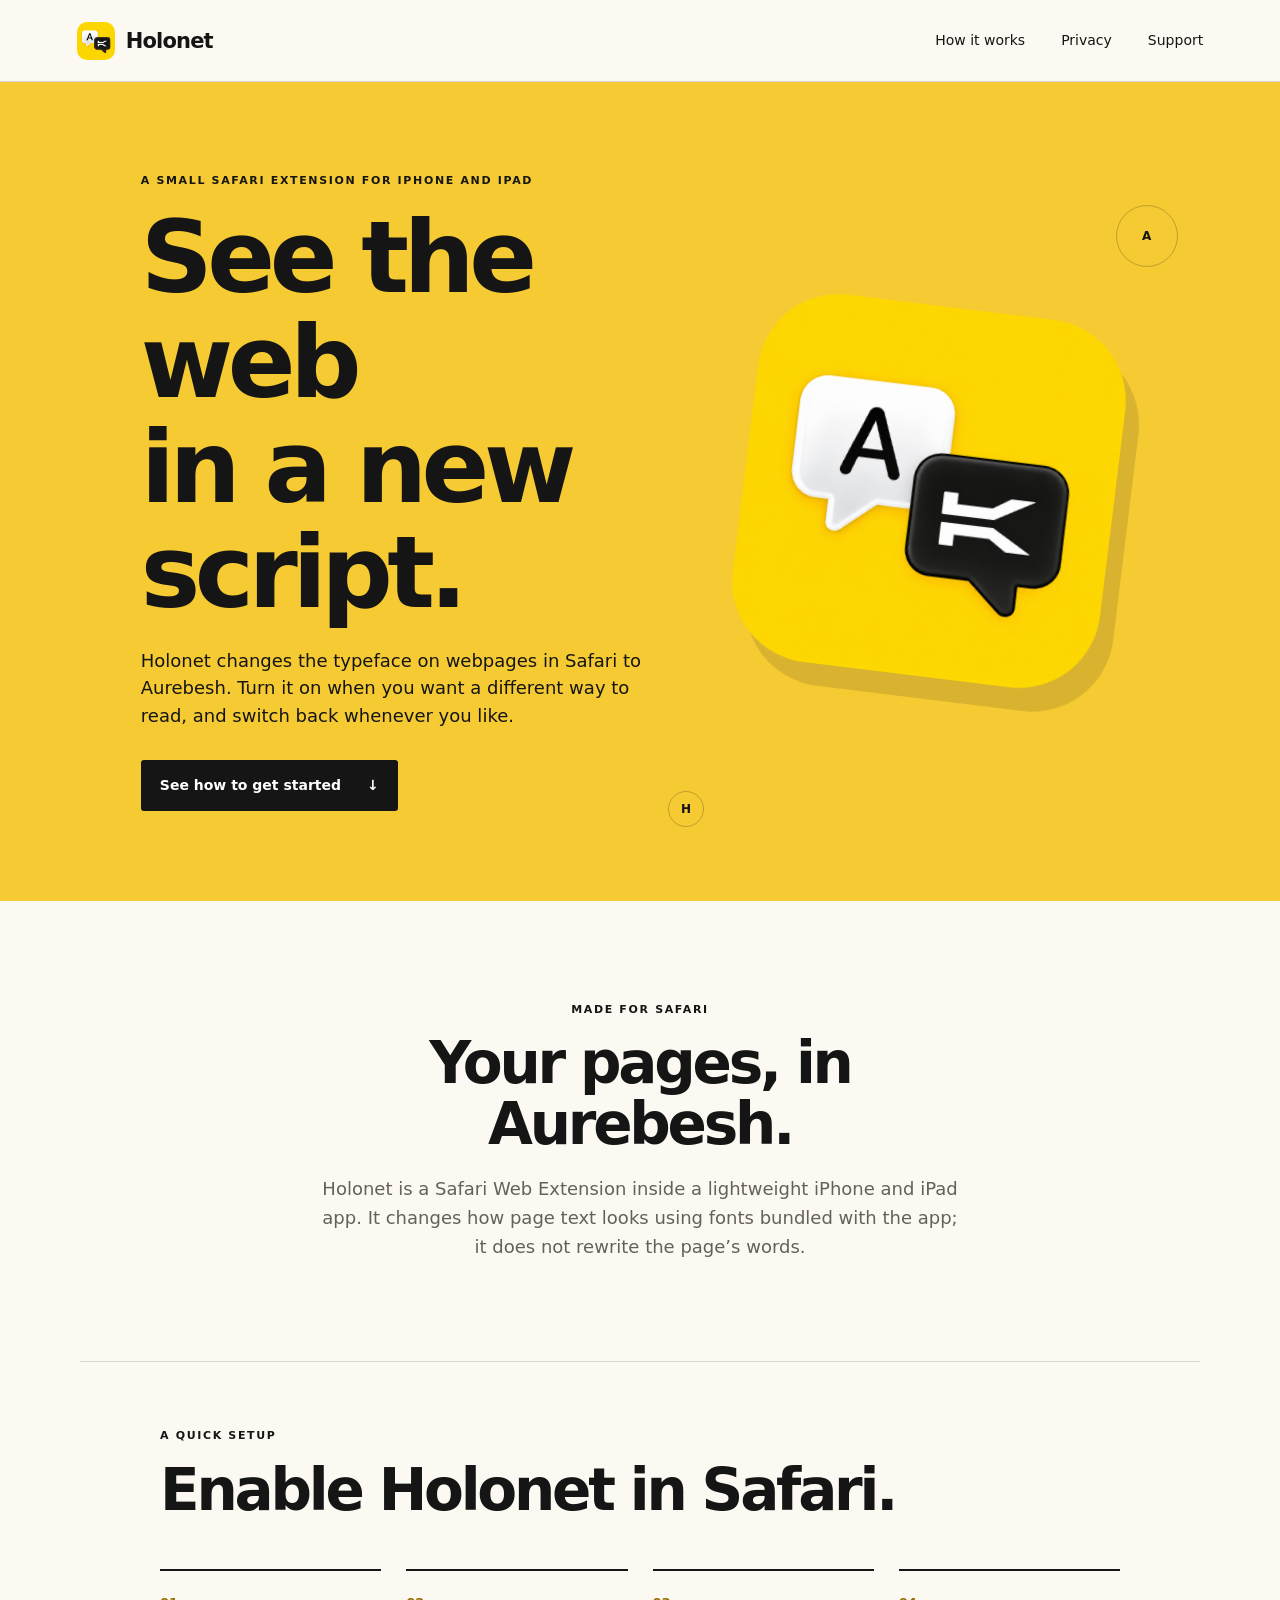
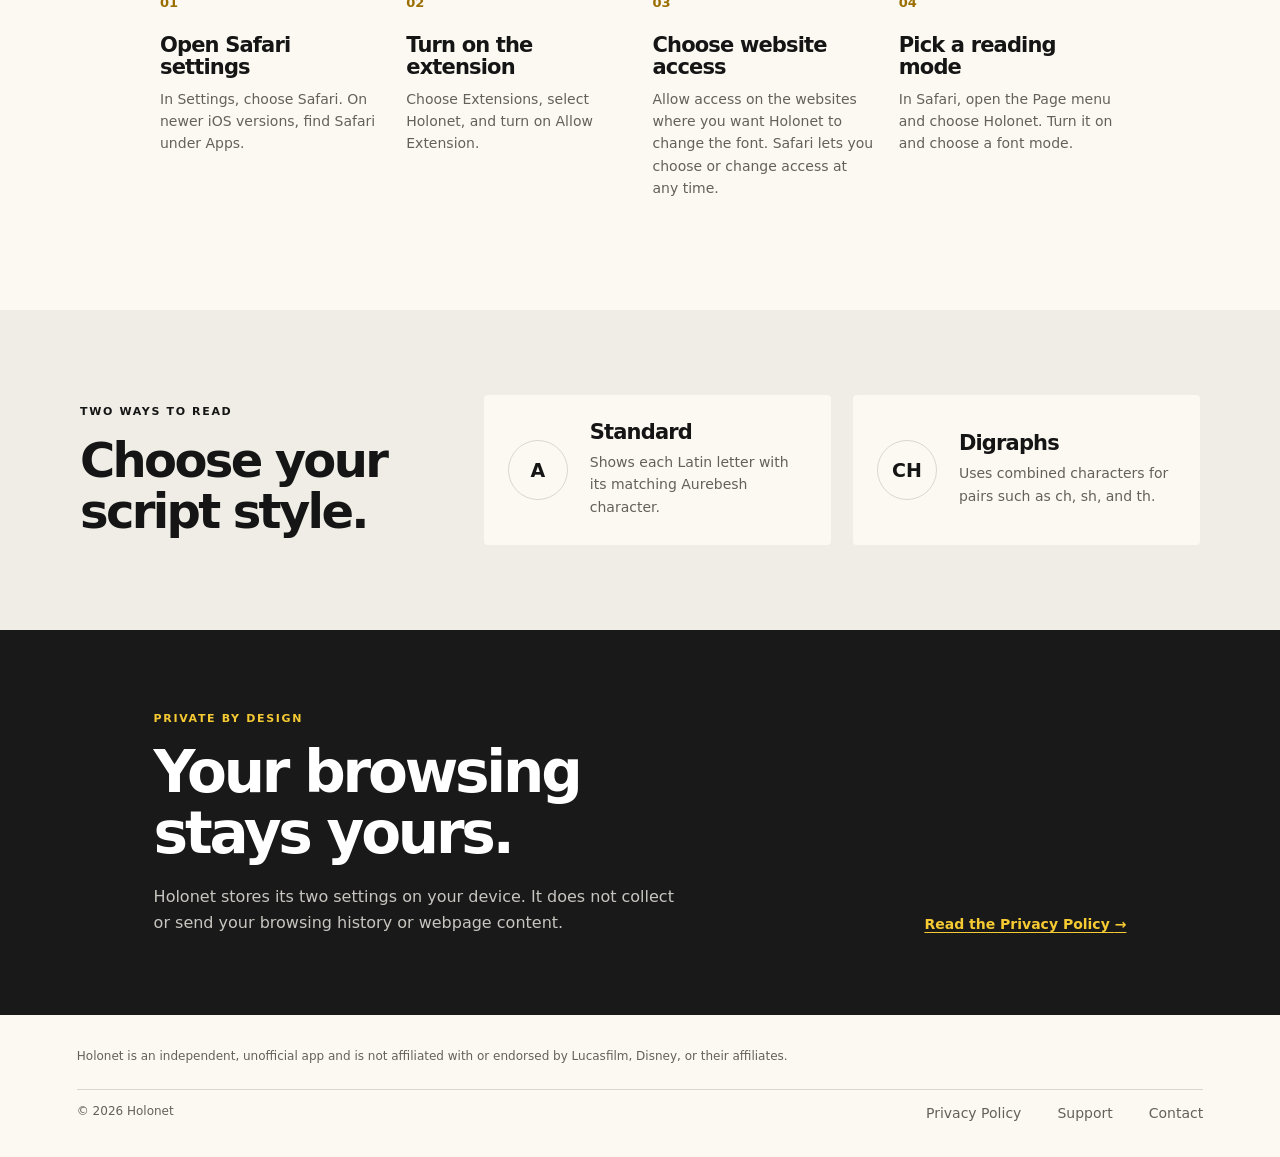
==== index.html @ 7113106b "Add Holonet support and privacy site" ====
<!doctype html>
<html lang="en">
<head>
  <meta charset="utf-8">
  <meta name="viewport" content="width=device-width, initial-scale=1">
  <meta name="theme-color" content="#f6ca32">
  <meta name="description" content="Read webpages in Aurebesh with Holonet, a private Safari extension for iPhone and iPad.">
  <title>Holonet — Aurebesh for Safari</title>
  <link rel="icon" href="assets/holonet-icon.png" type="image/png">
  <link rel="stylesheet" href="style.css">
</head>
<body>
  <header class="site-header">
    <a class="brand" href="./" aria-label="Holonet home"><img src="assets/holonet-icon.png" alt=""><span>Holonet</span></a>
    <nav aria-label="Main navigation"><a href="#how-it-works">How it works</a><a href="privacy.html">Privacy</a><a href="support.html">Support</a></nav>
  </header>

  <main>
    <section class="hero">
      <div class="hero-copy">
        <p class="eyebrow">A small Safari extension for iPhone and iPad</p>
        <h1>See the web<br>in a new script.</h1>
        <p class="lede">Holonet changes the typeface on webpages in Safari to Aurebesh. Turn it on when you want a different way to read, and switch back whenever you like.</p>
        <a class="button" href="#how-it-works">See how to get started <span aria-hidden="true">↓</span></a>
      </div>
      <div class="hero-art" aria-label="Holonet app icon artwork" role="img"><img src="assets/holonet-icon.png" alt=""></div>
      <div class="orbit orbit-one" aria-hidden="true">A</div><div class="orbit orbit-two" aria-hidden="true">H</div>
    </section>

    <section class="intro section-wrap" id="how-it-works">
      <p class="eyebrow">Made for Safari</p>
      <h2>Your pages, in Aurebesh.</h2>
      <p>Holonet is a Safari Web Extension inside a lightweight iPhone and iPad app. It changes how page text looks using fonts bundled with the app; it does not rewrite the page’s words.</p>
    </section>

    <section class="steps section-wrap" aria-labelledby="setup-heading">
      <div class="section-heading"><p class="eyebrow">A quick setup</p><h2 id="setup-heading">Enable Holonet in Safari.</h2></div>
      <ol class="step-grid">
        <li><span class="step-number">01</span><h3>Open Safari settings</h3><p>In Settings, choose Safari. On newer iOS versions, find Safari under Apps.</p></li>
        <li><span class="step-number">02</span><h3>Turn on the extension</h3><p>Choose Extensions, select Holonet, and turn on Allow Extension.</p></li>
        <li><span class="step-number">03</span><h3>Choose website access</h3><p>Allow access on the websites where you want Holonet to change the font. Safari lets you choose or change access at any time.</p></li>
        <li><span class="step-number">04</span><h3>Pick a reading mode</h3><p>In Safari, open the Page menu and choose Holonet. Turn it on and choose a font mode.</p></li>
      </ol>
    </section>

    <section class="modes section-wrap">
      <div><p class="eyebrow">Two ways to read</p><h2>Choose your script style.</h2></div>
      <div class="mode-card"><span class="mode-mark">A</span><div><h3>Standard</h3><p>Shows each Latin letter with its matching Aurebesh character.</p></div></div>
      <div class="mode-card"><span class="mode-mark">CH</span><div><h3>Digraphs</h3><p>Uses combined characters for pairs such as ch, sh, and th.</p></div></div>
    </section>

    <section class="privacy-callout">
      <div><p class="eyebrow">Private by design</p><h2>Your browsing stays yours.</h2><p>Holonet stores its two settings on your device. It does not collect or send your browsing history or webpage content.</p></div>
      <a class="text-link" href="privacy.html">Read the Privacy Policy <span aria-hidden="true">→</span></a>
    </section>
  </main>

  <footer class="site-footer">
    <p class="disclaimer">Holonet is an independent, unofficial app and is not affiliated with or endorsed by Lucasfilm, Disney, or their affiliates.</p>
    <div><span>© 2026 Holonet</span><nav aria-label="Footer navigation"><a href="privacy.html">Privacy Policy</a><a href="support.html">Support</a><a href="mailto:zacharyfarnes@gmail.com">Contact</a></nav></div>
  </footer>
</body>
</html>
---- style.css ----
:root{color-scheme:light;--ink:#151515;--muted:#64615a;--paper:#fbf9f2;--yellow:#f6ca32;--orange:#ec982d;--line:rgba(21,21,21,.15);font-family:ui-sans-serif,system-ui,-apple-system,BlinkMacSystemFont,"Segoe UI",sans-serif;font-synthesis:none;text-rendering:optimizeLegibility}
*{box-sizing:border-box}
html{scroll-behavior:smooth}
body{margin:0;background:var(--paper);color:var(--ink);line-height:1.6}
a{color:inherit;text-underline-offset:3px}
a:hover{text-decoration-thickness:2px}
.site-header{height:82px;padding:0 clamp(22px,6vw,90px);display:flex;align-items:center;justify-content:space-between;border-bottom:1px solid var(--line);background:var(--paper)}
.brand{display:flex;align-items:center;gap:11px;text-decoration:none;font:700 21px ui-sans-serif,system-ui,sans-serif;letter-spacing:-.04em}
.brand img{width:38px;height:38px;border-radius:10px}
.site-header nav,.site-footer nav{display:flex;gap:clamp(16px,3vw,36px);align-items:center}
.site-header nav a,.site-footer nav a{font-size:14px;text-decoration:none}
.hero{min-height:590px;position:relative;overflow:hidden;background:var(--yellow);padding:90px clamp(22px,11vw,160px);display:flex;align-items:center}
.hero-copy{max-width:600px;position:relative;z-index:2}
.eyebrow{text-transform:uppercase;letter-spacing:.15em;font-size:11px;font-weight:700;margin:0 0 15px}
h1,h2,h3,p{margin-top:0}
h1,h2,h3{font-family:ui-sans-serif,system-ui,-apple-system,BlinkMacSystemFont,"Segoe UI",sans-serif;letter-spacing:-.055em;line-height:1.05}
.hero h1{font-size:clamp(56px,8vw,100px);margin:0 0 22px}
.lede{max-width:510px;font-size:18px;line-height:1.55;margin-bottom:30px}
.button{display:inline-flex;gap:26px;padding:14px 19px;background:var(--ink);color:white;text-decoration:none;font-size:14px;font-weight:600;border-radius:3px}
.hero-art{position:absolute;width:min(34vw,370px);right:13%;top:50%;transform:translateY(-50%) rotate(7deg);z-index:1;filter:drop-shadow(16px 22px 0 rgba(21,21,21,.13))}
.hero-art img{display:block;width:100%;border-radius:22%}
.orbit{position:absolute;border:1px solid rgba(21,21,21,.24);border-radius:50%;display:grid;place-items:center;font:600 12px ui-sans-serif,system-ui,sans-serif}
.orbit-one{width:62px;height:62px;right:8%;top:15%}.orbit-two{width:36px;height:36px;right:45%;bottom:9%}
.section-wrap{max-width:1120px;margin:0 auto;padding-left:clamp(22px,7vw,80px);padding-right:clamp(22px,7vw,80px)}
.intro{text-align:center;padding-top:100px;padding-bottom:100px;max-width:850px}
.intro h2,.section-heading h2,.modes h2,.privacy-callout h2{font-size:clamp(38px,5vw,58px);margin:0 0 20px}
.intro>p:last-child{font-size:18px;color:var(--muted);max-width:650px;margin:0 auto}
.steps{padding-top:65px;padding-bottom:110px;border-top:1px solid var(--line)}
.section-heading{margin-bottom:48px}.section-heading h2{margin-bottom:0}
.step-grid{list-style:none;margin:0;padding:0;display:grid;grid-template-columns:repeat(4,1fr);gap:25px}
.step-grid li{border-top:2px solid var(--ink);padding-top:18px}
.step-number{font:600 13px ui-sans-serif,system-ui,sans-serif;color:#9a6e00}
.step-grid h3,.mode-card h3{font-size:21px;margin:19px 0 10px;letter-spacing:-.04em}
.step-grid p,.mode-card p{font-size:14px;color:var(--muted);margin:0}
.modes{max-width:none;background:#efede5;padding-top:85px;padding-bottom:85px;display:grid;grid-template-columns:1.1fr 1fr 1fr;gap:22px;align-items:center}
.modes>div:first-child{max-width:330px}.modes h2{font-size:clamp(34px,4vw,48px);margin:0}
.mode-card{min-height:150px;padding:24px;background:var(--paper);display:flex;align-items:center;gap:22px;border-radius:4px}
.mode-mark{width:60px;height:60px;border:1px solid var(--line);border-radius:50%;flex:0 0 60px;display:grid;place-items:center;font:600 19px ui-sans-serif,system-ui,sans-serif}
.mode-card h3{margin:0 0 8px}
.privacy-callout{padding:80px clamp(22px,12vw,175px);background:#191919;color:white;display:flex;align-items:flex-end;justify-content:space-between;gap:40px}
.privacy-callout .eyebrow{color:var(--yellow)}.privacy-callout h2{max-width:560px}.privacy-callout p:not(.eyebrow){max-width:540px;color:#c7c5bf;margin:0}
.text-link{white-space:nowrap;color:var(--yellow);font-size:14px;font-weight:600}
.site-footer{padding:32px clamp(22px,6vw,90px);background:var(--paper)}
.disclaimer{font-size:12px;color:var(--muted);padding-bottom:23px;border-bottom:1px solid var(--line)}
.site-footer>div{display:flex;justify-content:space-between;gap:20px;font-size:12px;color:var(--muted)}
.legal{padding-top:75px;padding-bottom:100px;max-width:900px}
.legal h1{font-size:clamp(48px,7vw,76px);margin:0 0 12px}
.legal .updated{color:var(--muted);font-size:14px;margin-bottom:42px}
.legal h2{font-size:25px;letter-spacing:-.035em;margin:40px 0 12px}
.legal p,.legal li{font-size:16px;color:#48463f}
.legal ol{padding-left:23px}.legal li{padding:0 0 13px 6px}
.policy-note{margin-top:50px;padding:20px;background:#efede5;border-left:3px solid var(--yellow);font-size:13px!important}
@media(max-width:760px){.site-header{height:70px}.site-header nav{gap:14px}.site-header nav a{font-size:12px}.hero{min-height:680px;align-items:flex-start;padding-top:68px}.hero-art{width:210px;right:10%;top:auto;bottom:38px;transform:rotate(8deg)}.orbit-one{top:auto;bottom:220px;right:9%}.orbit-two{bottom:22px;right:60%}.step-grid{grid-template-columns:repeat(2,1fr);row-gap:36px}.modes{grid-template-columns:1fr;padding-top:65px;padding-bottom:65px}.modes>div:first-child{max-width:none;margin-bottom:10px}.mode-card{min-height:120px}.privacy-callout{align-items:flex-start;flex-direction:column;padding-top:65px;padding-bottom:65px}.site-footer>div{flex-direction:column}.site-footer nav{flex-wrap:wrap}.legal{padding-top:55px;padding-bottom:70px}}
@media(max-width:420px){.brand{font-size:18px}.brand img{width:33px;height:33px}.site-header{padding:0 16px}.site-header nav{gap:10px}.site-header nav a{font-size:11px}.hero h1{font-size:56px}.lede{font-size:16px}.step-grid{grid-template-columns:1fr}.steps{padding-bottom:75px}}
@media(prefers-reduced-motion:reduce){html{scroll-behavior:auto}}
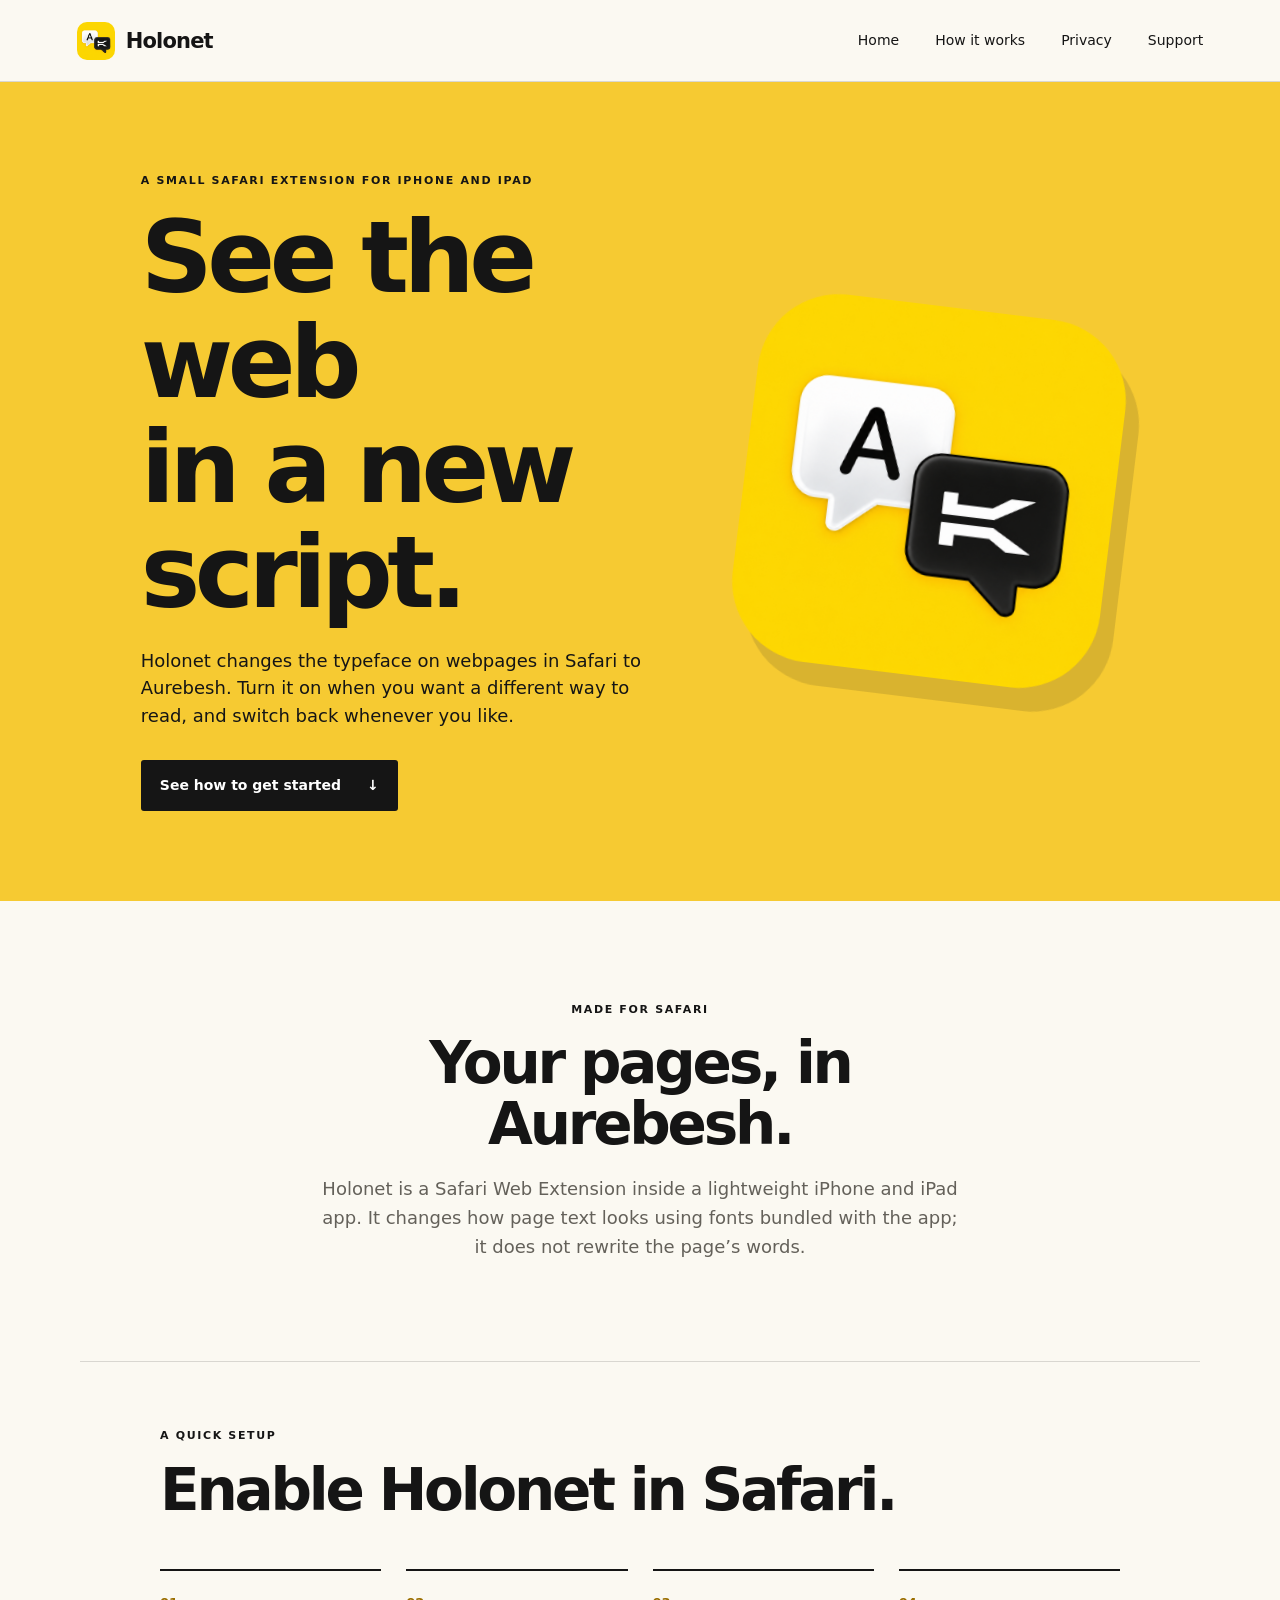
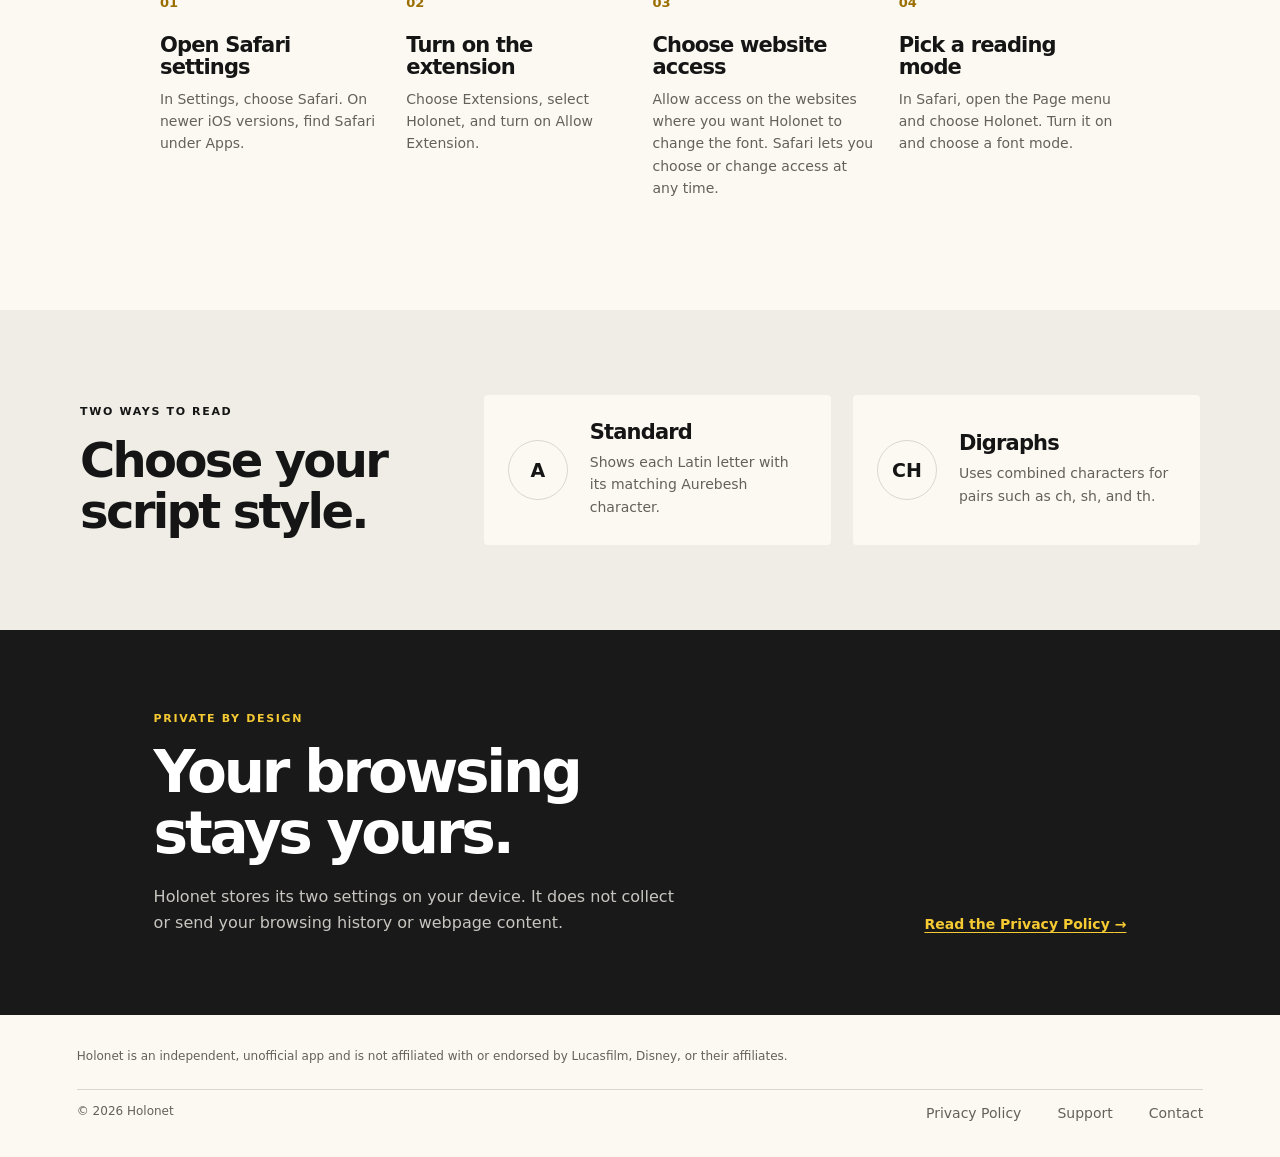
==== commit 7181003d: "Update support email and navigation" ====
--- a/index.html
+++ b/index.html
@@ -12,7 +12,7 @@
 <body>
   <header class="site-header">
     <a class="brand" href="./" aria-label="Holonet home"><img src="assets/holonet-icon.png" alt=""><span>Holonet</span></a>
-    <nav aria-label="Main navigation"><a href="#how-it-works">How it works</a><a href="privacy.html">Privacy</a><a href="support.html">Support</a></nav>
+    <nav aria-label="Main navigation"><a href="./" aria-current="page">Home</a><a href="#how-it-works">How it works</a><a href="privacy.html">Privacy</a><a href="support.html">Support</a></nav>
   </header>
 
   <main>
@@ -24,7 +24,6 @@
         <a class="button" href="#how-it-works">See how to get started <span aria-hidden="true">↓</span></a>
       </div>
       <div class="hero-art" aria-label="Holonet app icon artwork" role="img"><img src="assets/holonet-icon.png" alt=""></div>
-      <div class="orbit orbit-one" aria-hidden="true">A</div><div class="orbit orbit-two" aria-hidden="true">H</div>
     </section>
 
     <section class="intro section-wrap" id="how-it-works">
@@ -57,7 +56,7 @@
 
   <footer class="site-footer">
     <p class="disclaimer">Holonet is an independent, unofficial app and is not affiliated with or endorsed by Lucasfilm, Disney, or their affiliates.</p>
-    <div><span>© 2026 Holonet</span><nav aria-label="Footer navigation"><a href="privacy.html">Privacy Policy</a><a href="support.html">Support</a><a href="mailto:zacharyfarnes@gmail.com">Contact</a></nav></div>
+    <div><span>© 2026 Holonet</span><nav aria-label="Footer navigation"><a href="privacy.html">Privacy Policy</a><a href="support.html">Support</a><a href="mailto:zachary.farnes@gmail.com">Contact</a></nav></div>
   </footer>
 </body>
 </html>
--- a/style.css
+++ b/style.css
@@ -19,8 +19,6 @@
 .button{display:inline-flex;gap:26px;padding:14px 19px;background:var(--ink);color:white;text-decoration:none;font-size:14px;font-weight:600;border-radius:3px}
 .hero-art{position:absolute;width:min(34vw,370px);right:13%;top:50%;transform:translateY(-50%) rotate(7deg);z-index:1;filter:drop-shadow(16px 22px 0 rgba(21,21,21,.13))}
 .hero-art img{display:block;width:100%;border-radius:22%}
-.orbit{position:absolute;border:1px solid rgba(21,21,21,.24);border-radius:50%;display:grid;place-items:center;font:600 12px ui-sans-serif,system-ui,sans-serif}
-.orbit-one{width:62px;height:62px;right:8%;top:15%}.orbit-two{width:36px;height:36px;right:45%;bottom:9%}
 .section-wrap{max-width:1120px;margin:0 auto;padding-left:clamp(22px,7vw,80px);padding-right:clamp(22px,7vw,80px)}
 .intro{text-align:center;padding-top:100px;padding-bottom:100px;max-width:850px}
 .intro h2,.section-heading h2,.modes h2,.privacy-callout h2{font-size:clamp(38px,5vw,58px);margin:0 0 20px}
@@ -50,6 +48,6 @@
 .legal p,.legal li{font-size:16px;color:#48463f}
 .legal ol{padding-left:23px}.legal li{padding:0 0 13px 6px}
 .policy-note{margin-top:50px;padding:20px;background:#efede5;border-left:3px solid var(--yellow);font-size:13px!important}
-@media(max-width:760px){.site-header{height:70px}.site-header nav{gap:14px}.site-header nav a{font-size:12px}.hero{min-height:680px;align-items:flex-start;padding-top:68px}.hero-art{width:210px;right:10%;top:auto;bottom:38px;transform:rotate(8deg)}.orbit-one{top:auto;bottom:220px;right:9%}.orbit-two{bottom:22px;right:60%}.step-grid{grid-template-columns:repeat(2,1fr);row-gap:36px}.modes{grid-template-columns:1fr;padding-top:65px;padding-bottom:65px}.modes>div:first-child{max-width:none;margin-bottom:10px}.mode-card{min-height:120px}.privacy-callout{align-items:flex-start;flex-direction:column;padding-top:65px;padding-bottom:65px}.site-footer>div{flex-direction:column}.site-footer nav{flex-wrap:wrap}.legal{padding-top:55px;padding-bottom:70px}}
+@media(max-width:760px){.site-header{height:70px}.site-header nav{gap:14px}.site-header nav a{font-size:12px}.hero{min-height:680px;align-items:flex-start;padding-top:68px}.hero-art{width:210px;right:10%;top:auto;bottom:38px;transform:rotate(8deg)}.step-grid{grid-template-columns:repeat(2,1fr);row-gap:36px}.modes{grid-template-columns:1fr;padding-top:65px;padding-bottom:65px}.modes>div:first-child{max-width:none;margin-bottom:10px}.mode-card{min-height:120px}.privacy-callout{align-items:flex-start;flex-direction:column;padding-top:65px;padding-bottom:65px}.site-footer>div{flex-direction:column}.site-footer nav{flex-wrap:wrap}.legal{padding-top:55px;padding-bottom:70px}}
 @media(max-width:420px){.brand{font-size:18px}.brand img{width:33px;height:33px}.site-header{padding:0 16px}.site-header nav{gap:10px}.site-header nav a{font-size:11px}.hero h1{font-size:56px}.lede{font-size:16px}.step-grid{grid-template-columns:1fr}.steps{padding-bottom:75px}}
 @media(prefers-reduced-motion:reduce){html{scroll-behavior:auto}}
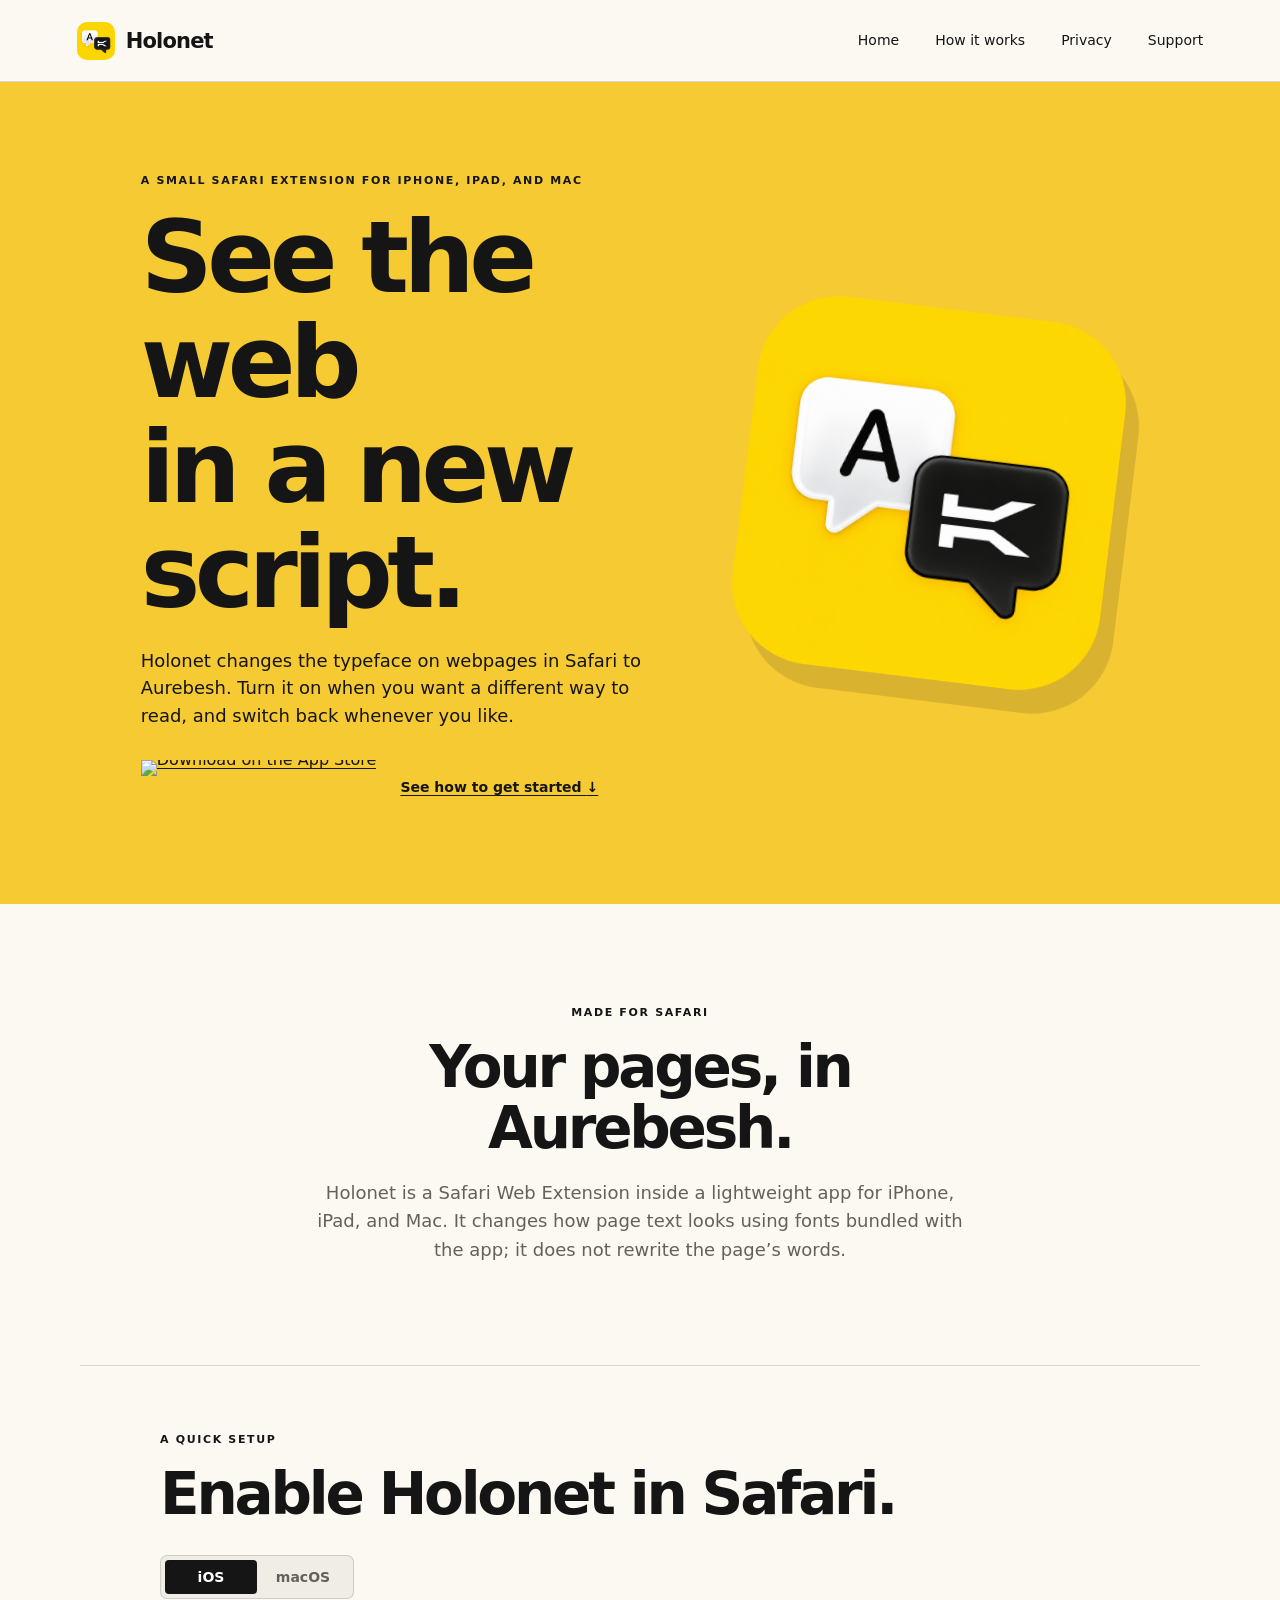
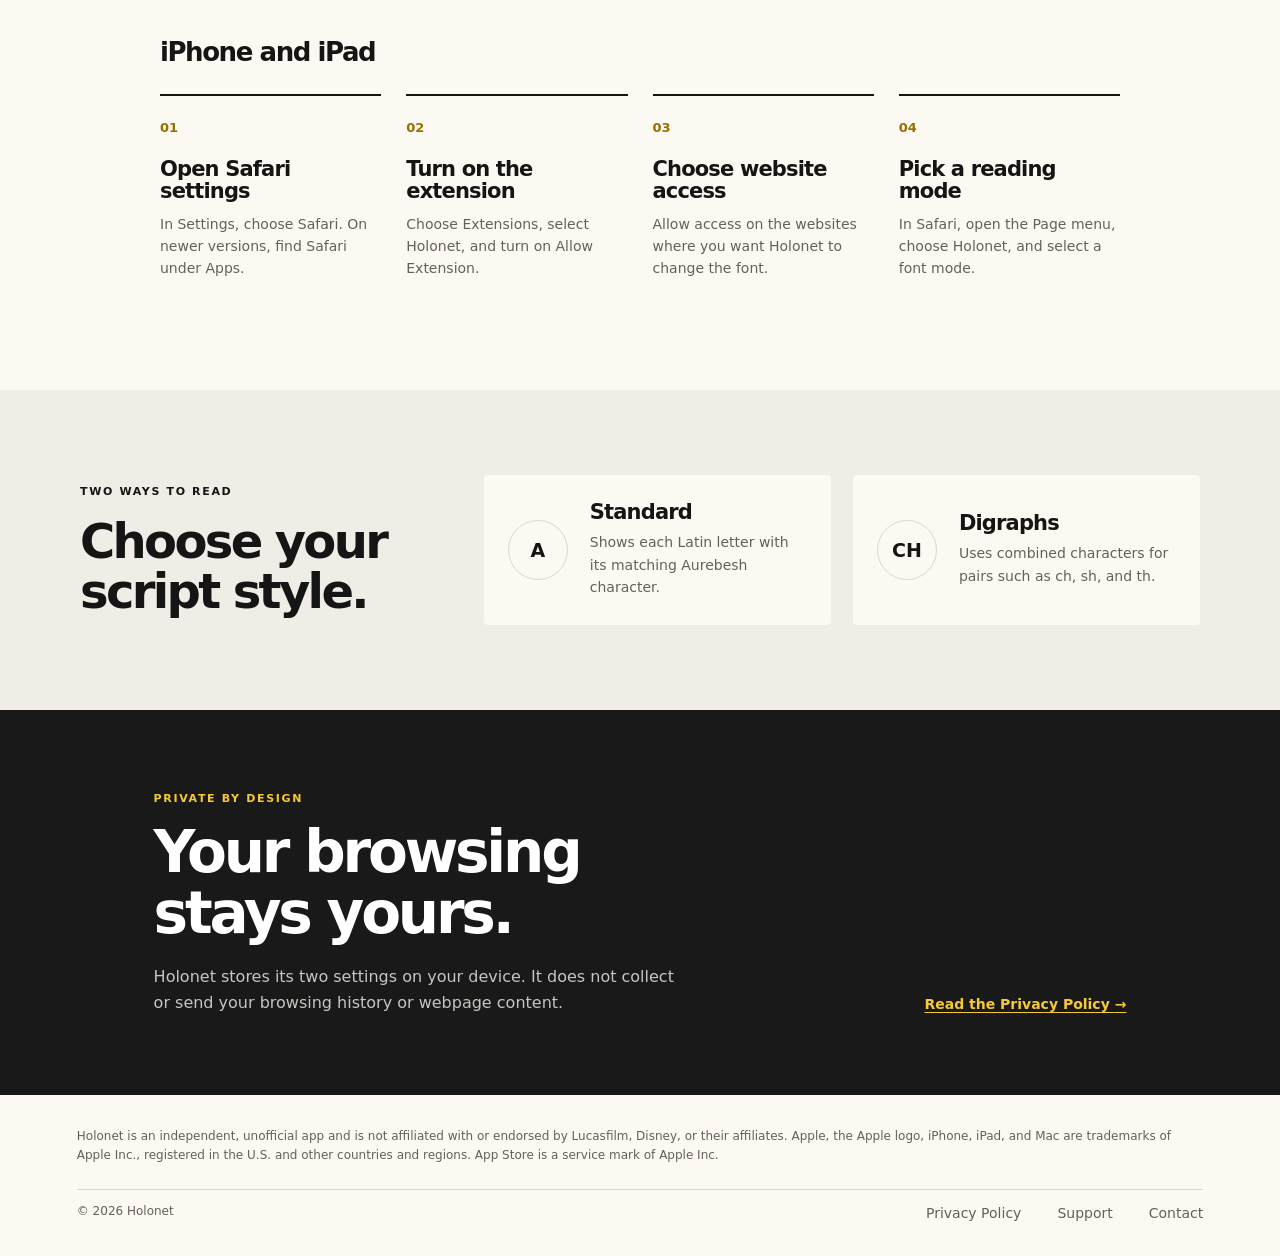
==== commit fa4c0753: "Add Mac support and App Store links" ====
--- a/index.html
+++ b/index.html
@@ -4,10 +4,11 @@
   <meta charset="utf-8">
   <meta name="viewport" content="width=device-width, initial-scale=1">
   <meta name="theme-color" content="#f6ca32">
-  <meta name="description" content="Read webpages in Aurebesh with Holonet, a private Safari extension for iPhone and iPad.">
+  <meta name="description" content="Read webpages in Aurebesh with Holonet, a private Safari extension for iPhone, iPad, and Mac.">
   <title>Holonet — Aurebesh for Safari</title>
   <link rel="icon" href="assets/holonet-icon.png" type="image/png">
   <link rel="stylesheet" href="style.css">
+  <script src="setup-toggle.js" defer></script>
 </head>
 <body>
   <header class="site-header">
@@ -18,10 +19,15 @@
   <main>
     <section class="hero">
       <div class="hero-copy">
-        <p class="eyebrow">A small Safari extension for iPhone and iPad</p>
+        <p class="eyebrow">A small Safari extension for iPhone, iPad, and Mac</p>
         <h1>See the web<br>in a new script.</h1>
         <p class="lede">Holonet changes the typeface on webpages in Safari to Aurebesh. Turn it on when you want a different way to read, and switch back whenever you like.</p>
-        <a class="button" href="#how-it-works">See how to get started <span aria-hidden="true">↓</span></a>
+        <div class="hero-actions">
+          <a class="app-store-badge" href="https://apps.apple.com/gb/app/holonet/id6816645039" aria-label="Download Holonet on the App Store">
+            <img src="https://tools.applemediaservices.com/api/badges/download-on-the-app-store/black/en-gb?size=250x83" alt="Download on the App Store">
+          </a>
+          <a class="setup-link" href="#how-it-works">See how to get started <span aria-hidden="true">↓</span></a>
+        </div>
       </div>
       <div class="hero-art" aria-label="Holonet app icon artwork" role="img"><img src="assets/holonet-icon.png" alt=""></div>
     </section>
@@ -29,17 +35,35 @@
     <section class="intro section-wrap" id="how-it-works">
       <p class="eyebrow">Made for Safari</p>
       <h2>Your pages, in Aurebesh.</h2>
-      <p>Holonet is a Safari Web Extension inside a lightweight iPhone and iPad app. It changes how page text looks using fonts bundled with the app; it does not rewrite the page’s words.</p>
+      <p>Holonet is a Safari Web Extension inside a lightweight app for iPhone, iPad, and Mac. It changes how page text looks using fonts bundled with the app; it does not rewrite the page’s words.</p>
     </section>
 
     <section class="steps section-wrap" aria-labelledby="setup-heading">
       <div class="section-heading"><p class="eyebrow">A quick setup</p><h2 id="setup-heading">Enable Holonet in Safari.</h2></div>
-      <ol class="step-grid">
-        <li><span class="step-number">01</span><h3>Open Safari settings</h3><p>In Settings, choose Safari. On newer iOS versions, find Safari under Apps.</p></li>
-        <li><span class="step-number">02</span><h3>Turn on the extension</h3><p>Choose Extensions, select Holonet, and turn on Allow Extension.</p></li>
-        <li><span class="step-number">03</span><h3>Choose website access</h3><p>Allow access on the websites where you want Holonet to change the font. Safari lets you choose or change access at any time.</p></li>
-        <li><span class="step-number">04</span><h3>Pick a reading mode</h3><p>In Safari, open the Page menu and choose Holonet. Turn it on and choose a font mode.</p></li>
-      </ol>
+      <div class="platform-toggle" role="group" aria-label="Choose setup platform">
+        <button type="button" data-setup-platform="ios" aria-pressed="true">iOS</button>
+        <button type="button" data-setup-platform="macos" aria-pressed="false">macOS</button>
+      </div>
+      <div class="setup-platforms">
+        <section class="platform-setup" data-setup-panel="ios" aria-labelledby="mobile-setup-heading">
+          <h3 id="mobile-setup-heading">iPhone and iPad</h3>
+          <ol class="step-grid">
+            <li><span class="step-number">01</span><h4>Open Safari settings</h4><p>In Settings, choose Safari. On newer versions, find Safari under Apps.</p></li>
+            <li><span class="step-number">02</span><h4>Turn on the extension</h4><p>Choose Extensions, select Holonet, and turn on Allow Extension.</p></li>
+            <li><span class="step-number">03</span><h4>Choose website access</h4><p>Allow access on the websites where you want Holonet to change the font.</p></li>
+            <li><span class="step-number">04</span><h4>Pick a reading mode</h4><p>In Safari, open the Page menu, choose Holonet, and select a font mode.</p></li>
+          </ol>
+        </section>
+        <section class="platform-setup" data-setup-panel="macos" aria-labelledby="mac-setup-heading" hidden>
+          <h3 id="mac-setup-heading">Mac</h3>
+          <ol class="step-grid">
+            <li><span class="step-number">01</span><h4>Open Safari settings</h4><p>In Safari, choose Safari &gt; Settings from the menu bar.</p></li>
+            <li><span class="step-number">02</span><h4>Turn on the extension</h4><p>Select Extensions, choose Holonet, and enable it.</p></li>
+            <li><span class="step-number">03</span><h4>Choose website access</h4><p>Use the Holonet toolbar button to allow access to the websites you choose.</p></li>
+            <li><span class="step-number">04</span><h4>Pick a reading mode</h4><p>Select the toolbar button, turn Holonet on, and choose a font mode.</p></li>
+          </ol>
+        </section>
+      </div>
     </section>
 
     <section class="modes section-wrap">
@@ -55,7 +79,7 @@
   </main>
 
   <footer class="site-footer">
-    <p class="disclaimer">Holonet is an independent, unofficial app and is not affiliated with or endorsed by Lucasfilm, Disney, or their affiliates.</p>
+    <p class="disclaimer">Holonet is an independent, unofficial app and is not affiliated with or endorsed by Lucasfilm, Disney, or their affiliates. Apple, the Apple logo, iPhone, iPad, and Mac are trademarks of Apple Inc., registered in the U.S. and other countries and regions. App Store is a service mark of Apple Inc.</p>
     <div><span>© 2026 Holonet</span><nav aria-label="Footer navigation"><a href="privacy.html">Privacy Policy</a><a href="support.html">Support</a><a href="mailto:zachary.farnes@gmail.com">Contact</a></nav></div>
   </footer>
 </body>
--- a/style.css
+++ b/style.css
@@ -12,11 +12,14 @@
 .hero{min-height:590px;position:relative;overflow:hidden;background:var(--yellow);padding:90px clamp(22px,11vw,160px);display:flex;align-items:center}
 .hero-copy{max-width:600px;position:relative;z-index:2}
 .eyebrow{text-transform:uppercase;letter-spacing:.15em;font-size:11px;font-weight:700;margin:0 0 15px}
-h1,h2,h3,p{margin-top:0}
-h1,h2,h3{font-family:ui-sans-serif,system-ui,-apple-system,BlinkMacSystemFont,"Segoe UI",sans-serif;letter-spacing:-.055em;line-height:1.05}
+h1,h2,h3,h4,p{margin-top:0}
+h1,h2,h3,h4{font-family:ui-sans-serif,system-ui,-apple-system,BlinkMacSystemFont,"Segoe UI",sans-serif;letter-spacing:-.055em;line-height:1.05}
 .hero h1{font-size:clamp(56px,8vw,100px);margin:0 0 22px}
 .lede{max-width:510px;font-size:18px;line-height:1.55;margin-bottom:30px}
-.button{display:inline-flex;gap:26px;padding:14px 19px;background:var(--ink);color:white;text-decoration:none;font-size:14px;font-weight:600;border-radius:3px}
+.hero-actions{display:flex;align-items:center;gap:24px;flex-wrap:wrap}
+.app-store-badge{display:inline-flex;line-height:0}
+.app-store-badge img{display:block;width:auto;height:54px}
+.setup-link{font-size:14px;font-weight:600}
 .hero-art{position:absolute;width:min(34vw,370px);right:13%;top:50%;transform:translateY(-50%) rotate(7deg);z-index:1;filter:drop-shadow(16px 22px 0 rgba(21,21,21,.13))}
 .hero-art img{display:block;width:100%;border-radius:22%}
 .section-wrap{max-width:1120px;margin:0 auto;padding-left:clamp(22px,7vw,80px);padding-right:clamp(22px,7vw,80px)}
@@ -24,11 +27,17 @@
 .intro h2,.section-heading h2,.modes h2,.privacy-callout h2{font-size:clamp(38px,5vw,58px);margin:0 0 20px}
 .intro>p:last-child{font-size:18px;color:var(--muted);max-width:650px;margin:0 auto}
 .steps{padding-top:65px;padding-bottom:110px;border-top:1px solid var(--line)}
-.section-heading{margin-bottom:48px}.section-heading h2{margin-bottom:0}
-.step-grid{list-style:none;margin:0;padding:0;display:grid;grid-template-columns:repeat(4,1fr);gap:25px}
+.section-heading{margin-bottom:30px}.section-heading h2{margin-bottom:0}
+.platform-toggle{width:max-content;display:flex;padding:4px;margin-bottom:40px;border:1px solid var(--line);border-radius:7px;background:#efede5}
+.platform-toggle button{min-width:92px;padding:9px 18px;border:0;border-radius:4px;background:transparent;color:var(--muted);font:600 14px ui-sans-serif,system-ui,sans-serif;cursor:pointer}
+.platform-toggle button[aria-pressed="true"]{background:var(--ink);color:white}
+.platform-toggle button:focus-visible{outline:3px solid var(--orange);outline-offset:3px}
+.setup-platforms{display:block}
+.platform-setup>h3{font-size:26px;margin:0 0 28px}
+.step-grid{list-style:none;margin:0;padding:0;display:grid;grid-template-columns:repeat(4,minmax(0,1fr));gap:25px}
 .step-grid li{border-top:2px solid var(--ink);padding-top:18px}
 .step-number{font:600 13px ui-sans-serif,system-ui,sans-serif;color:#9a6e00}
-.step-grid h3,.mode-card h3{font-size:21px;margin:19px 0 10px;letter-spacing:-.04em}
+.step-grid h4,.mode-card h3{font-size:21px;margin:19px 0 10px;letter-spacing:-.04em}
 .step-grid p,.mode-card p{font-size:14px;color:var(--muted);margin:0}
 .modes{max-width:none;background:#efede5;padding-top:85px;padding-bottom:85px;display:grid;grid-template-columns:1.1fr 1fr 1fr;gap:22px;align-items:center}
 .modes>div:first-child{max-width:330px}.modes h2{font-size:clamp(34px,4vw,48px);margin:0}
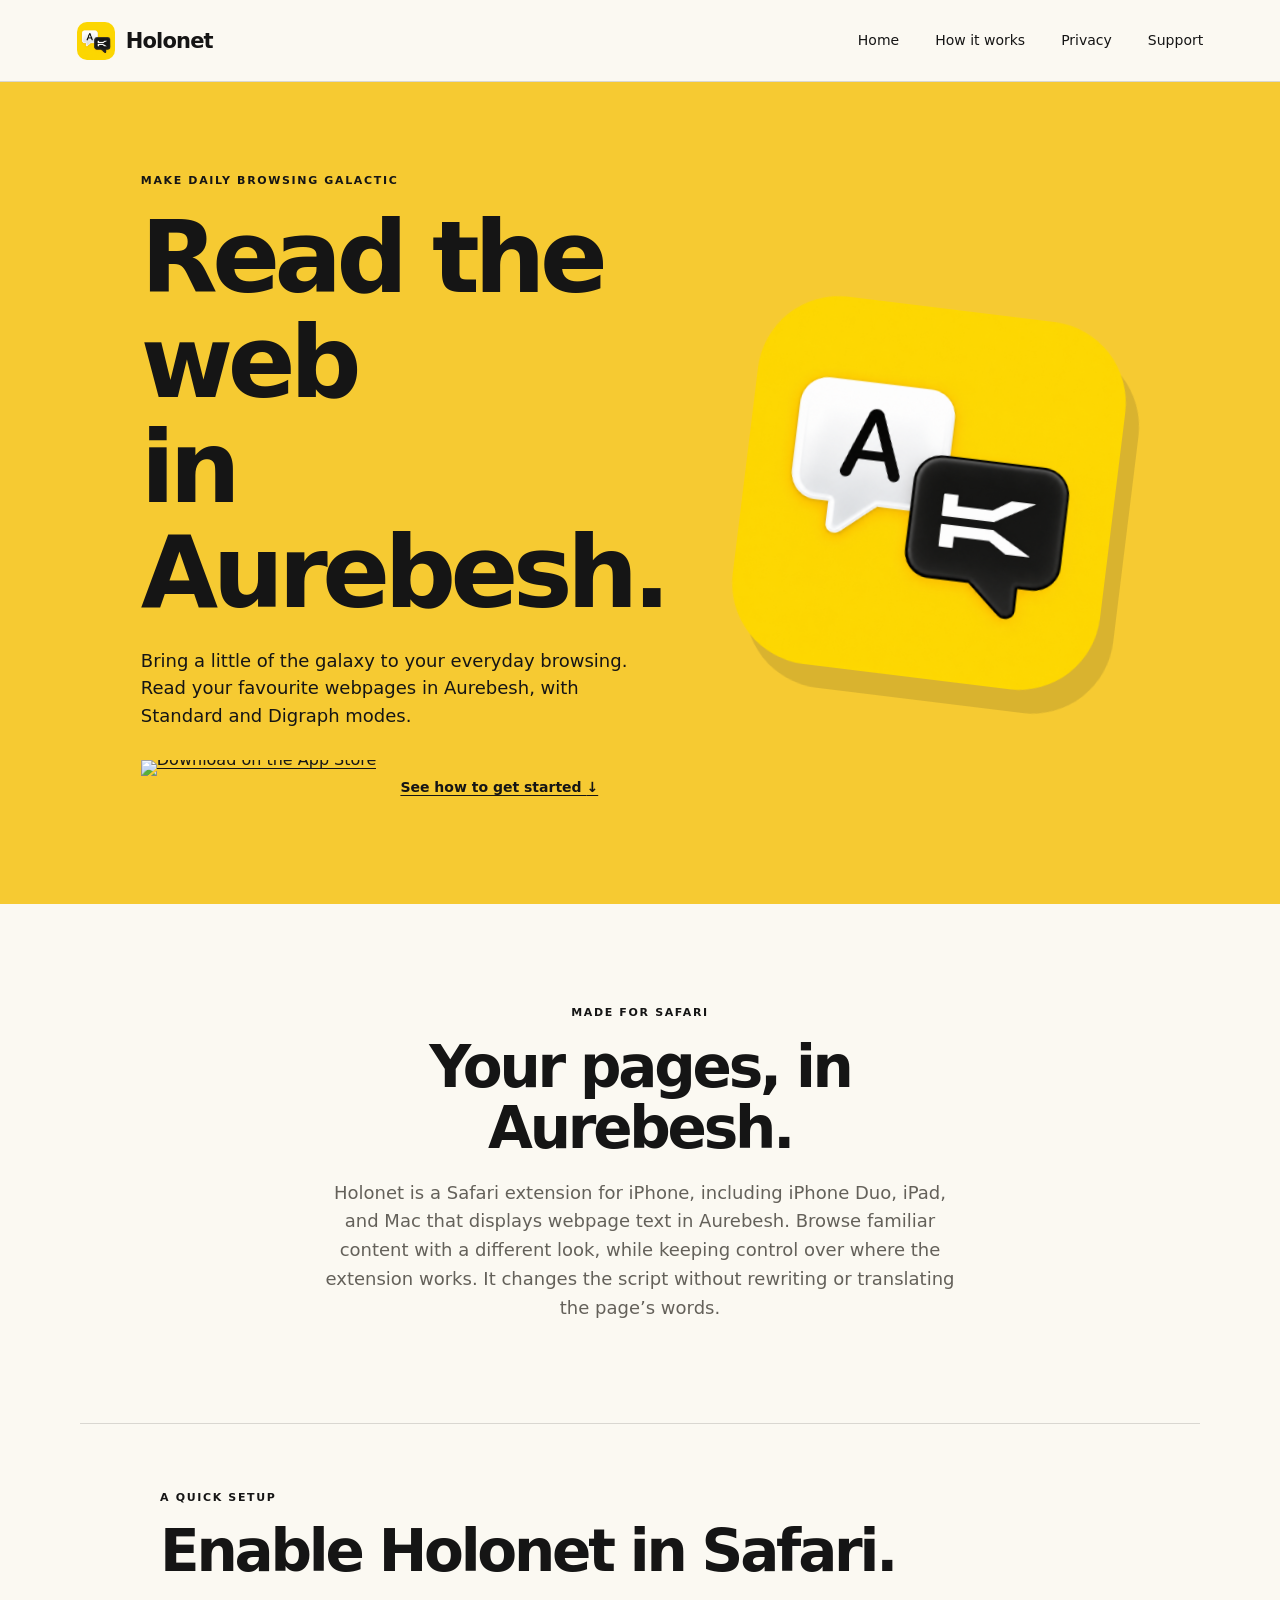
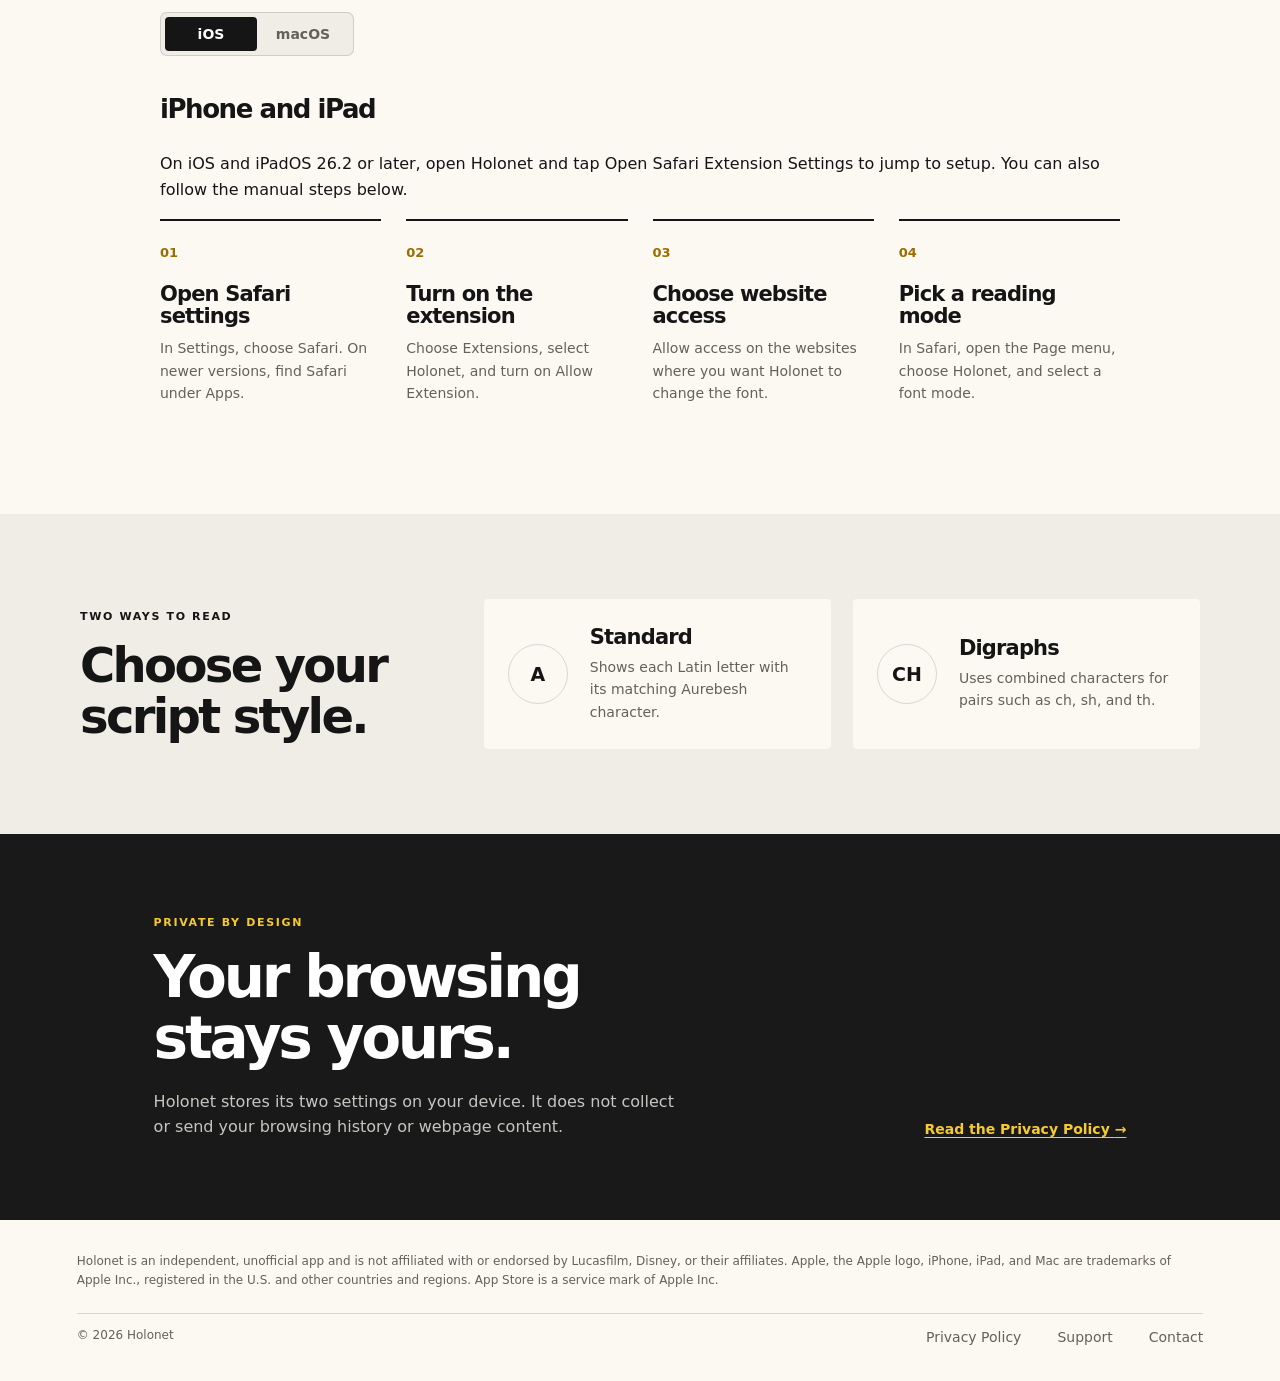
==== commit 71862465: "Update privacy policy, setup guidance, and galactic browsing copy" ====
--- a/index.html
+++ b/index.html
@@ -4,7 +4,7 @@
   <meta charset="utf-8">
   <meta name="viewport" content="width=device-width, initial-scale=1">
   <meta name="theme-color" content="#f6ca32">
-  <meta name="description" content="Read webpages in Aurebesh with Holonet, a private Safari extension for iPhone, iPad, and Mac.">
+  <meta name="description" content="Make daily browsing galactic. Read your favourite webpages in Aurebesh with Holonet, a private Safari extension for iPhone, iPad, and Mac.">
   <title>Holonet — Aurebesh for Safari</title>
   <link rel="icon" href="assets/holonet-icon.png" type="image/png">
   <link rel="stylesheet" href="style.css">
@@ -19,9 +19,9 @@
   <main>
     <section class="hero">
       <div class="hero-copy">
-        <p class="eyebrow">A small Safari extension for iPhone, iPad, and Mac</p>
-        <h1>See the web<br>in a new script.</h1>
-        <p class="lede">Holonet changes the typeface on webpages in Safari to Aurebesh. Turn it on when you want a different way to read, and switch back whenever you like.</p>
+        <p class="eyebrow">Make daily browsing galactic</p>
+        <h1>Read the web<br>in Aurebesh.</h1>
+        <p class="lede">Bring a little of the galaxy to your everyday browsing. Read your favourite webpages in Aurebesh, with Standard and Digraph modes.</p>
         <div class="hero-actions">
           <a class="app-store-badge" href="https://apps.apple.com/gb/app/holonet/id6816645039" aria-label="Download Holonet on the App Store">
             <img src="https://tools.applemediaservices.com/api/badges/download-on-the-app-store/black/en-gb?size=250x83" alt="Download on the App Store">
@@ -35,7 +35,7 @@
     <section class="intro section-wrap" id="how-it-works">
       <p class="eyebrow">Made for Safari</p>
       <h2>Your pages, in Aurebesh.</h2>
-      <p>Holonet is a Safari Web Extension inside a lightweight app for iPhone, iPad, and Mac. It changes how page text looks using fonts bundled with the app; it does not rewrite the page’s words.</p>
+      <p>Holonet is a Safari extension for iPhone, including iPhone Duo, iPad, and Mac that displays webpage text in Aurebesh. Browse familiar content with a different look, while keeping control over where the extension works. It changes the script without rewriting or translating the page’s words.</p>
     </section>
 
     <section class="steps section-wrap" aria-labelledby="setup-heading">
@@ -47,6 +47,7 @@
       <div class="setup-platforms">
         <section class="platform-setup" data-setup-panel="ios" aria-labelledby="mobile-setup-heading">
           <h3 id="mobile-setup-heading">iPhone and iPad</h3>
+          <p>On iOS and iPadOS 26.2 or later, open Holonet and tap Open Safari Extension Settings to jump to setup. You can also follow the manual steps below.</p>
           <ol class="step-grid">
             <li><span class="step-number">01</span><h4>Open Safari settings</h4><p>In Settings, choose Safari. On newer versions, find Safari under Apps.</p></li>
             <li><span class="step-number">02</span><h4>Turn on the extension</h4><p>Choose Extensions, select Holonet, and turn on Allow Extension.</p></li>
